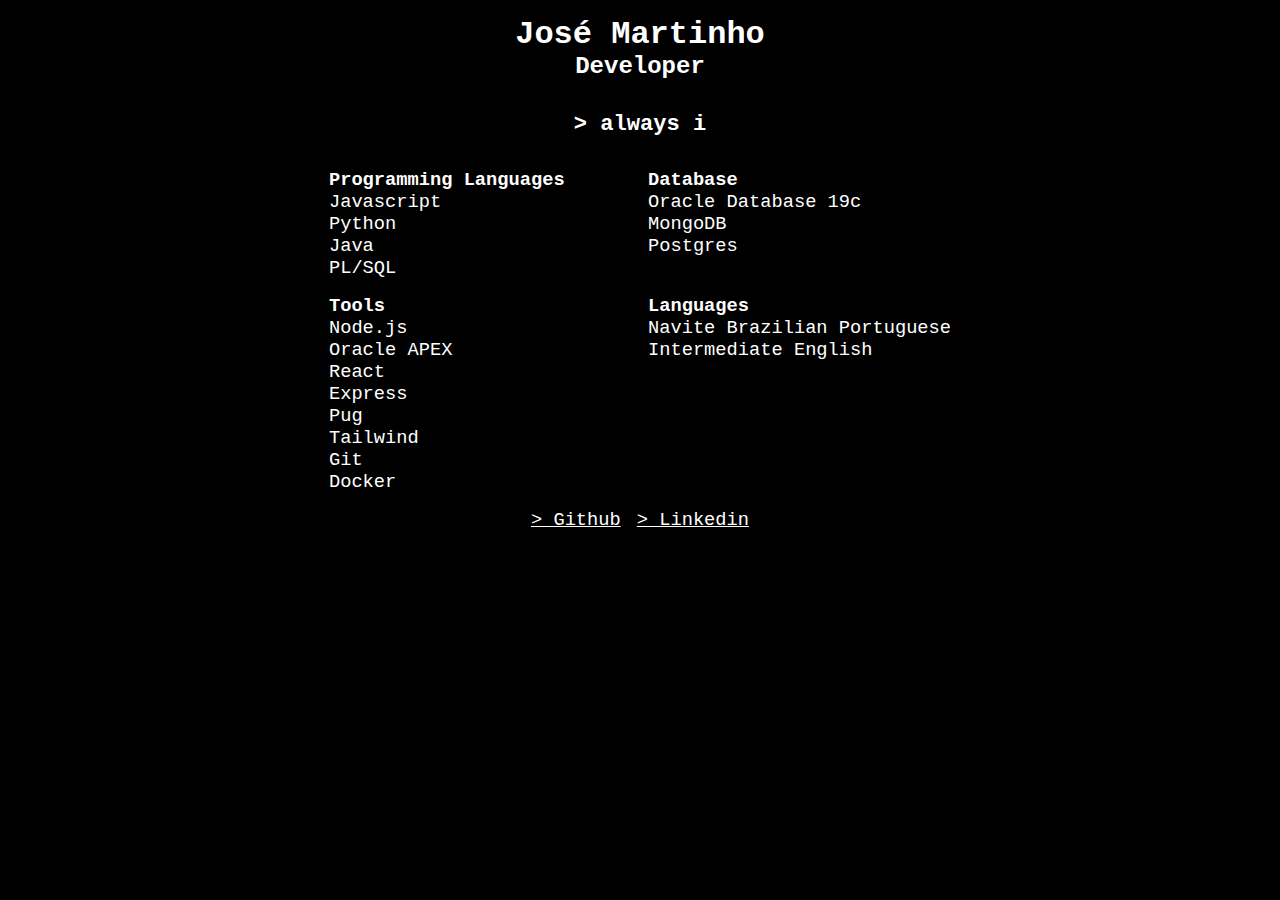
==== index.html @ 58beaa12 "base portifolio" ====
<!DOCTYPE html>
<html lang="en">

<head>
    <meta charset="UTF-8">
    <meta name="viewport" content="width=device-width, initial-scale=1.0">
    <meta name="author" content="José Augusto Gomes Martinho">
    <title>. . .</title>
    <link rel="stylesheet" href="style.css">
    <script defer src="main.js" type="module"></script>
</head>

<body>
    <header id="title">
        <h1>José Martinho</h1>
        <h2>Developer</h2>
        <section id="about-box">
            <p id="about"></p>
            <p id="about1"></p>
            <p id="about2"></p>
        </section>
    </header>
    <main>
        <section id="knowledge-box">
                <div id="knowledge">
                    <div>
                        <h3>Programming Languages</h3>
                        <ul>
                            <li>Javascript</li>
                            <li>Python</li>
                            <li>Java</li>
                            <li>PL/SQL</li>
                        </ul>
                    </div>
                    <div>
                        <h3>Database</h3>
                        <ul>
                            <li>Oracle Database 19c</li>
                            <li>MongoDB</li>
                            <li>Postgres</li>
                        </ul>
                    </div>
                    <div>
                        <h3>Tools</h3>
                        <ul>
                            <li>Node.js</li>
                            <li>Oracle APEX</li>
                            <li>React</li>
                            <li>Express</li>
                            <li>Pug</li>
                            <li>Tailwind</li>
                            <li>Git</li>
                            <li>Docker</li>
                        </ul>
                    </div>
                    <div>
                        <h3>Languages</h3>
                        <ul>
                            <li>Navite Brazilian Portuguese</li>
                            <li>Intermediate English</li>
                        </ul>
                    </div>
                </div>
        </section>
        <!-- <p id="true"></p> -->
    </main>
    <footer>
        <ul>
            <li><a href="http://github.com/itszover" target="_blank" rel="noopener noreferrer">> Github</a></li>
            <li><a href="https://www.linkedin.com/in/joseaugusto-gm/" target="_blank" rel="noopener noreferrer">> Linkedin</a></li>
        </ul>
    </footer>
</body>

</html>
---- style.css ----
* {
    padding: 0;
    margin: 0;
    box-sizing: border-box;
    color: white;
    font-family: 'Courier New', Courier, monospace;
    list-style: none;
}

html {
    background-color: black;
    height: 100vh;
}

#about-box {
    padding-top: 2rem;
    font-size: 1.18em;
}

p {
    font-size: 1.17em;
    font-weight: bold;
}

#knowledge-box {
    display: flex;
    align-items: center;
    justify-content: center;
}

#knowledge {
    display: grid; 
    grid-template-columns: 1fr 1fr;
    gap: 1rem;
    padding: 1rem;
}

#title {
    display: flex;
    align-items: center;
    flex-direction: column;
    padding: 1rem;
}

li {
    font-size: 1.17em;
}

footer {
    display: flex;
    justify-content: center;

    ul {
        display: inline-flex;
        gap: 1rem;
    }
}
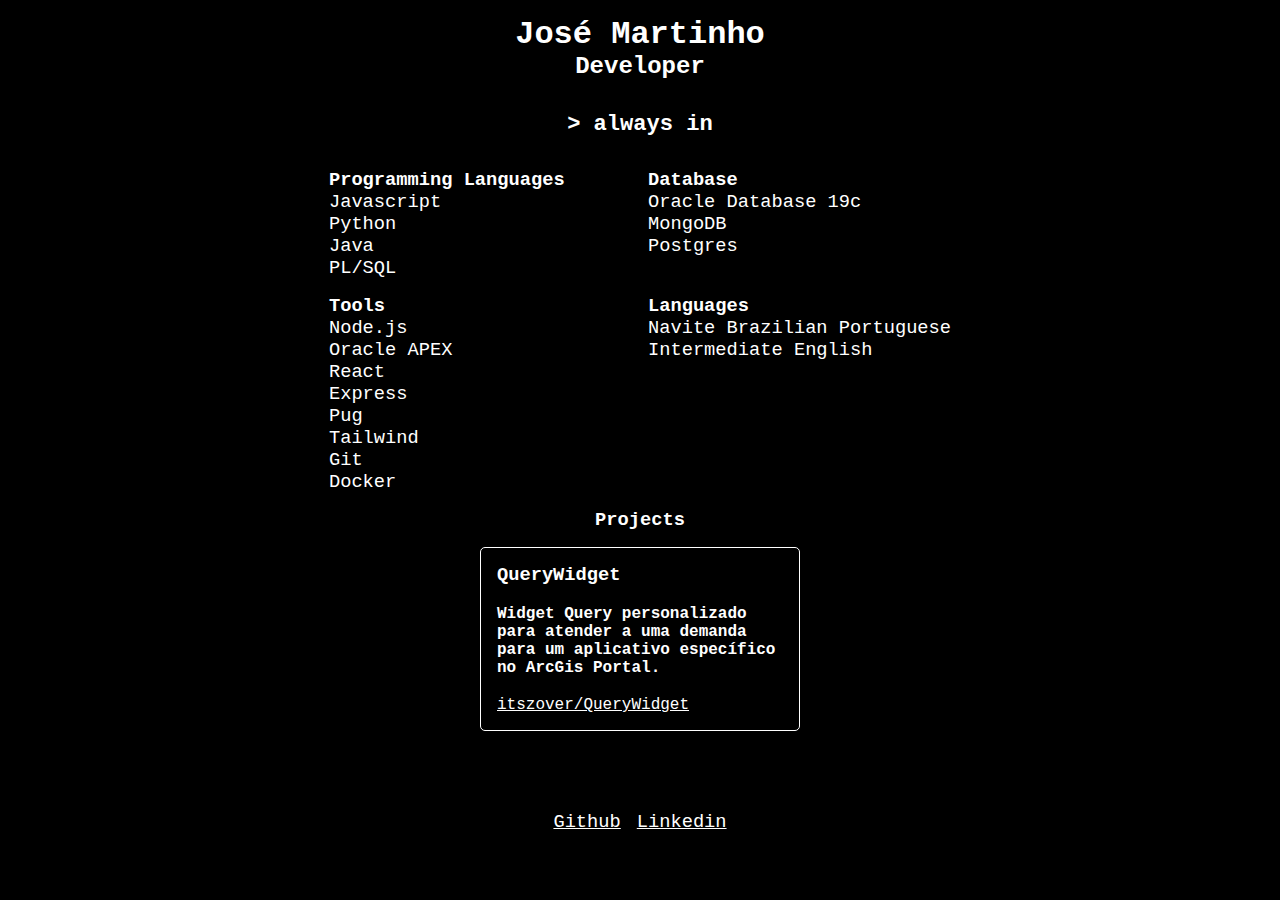
==== commit 2a18ca61: "+projects +quote" ====
--- a/index.html
+++ b/index.html
@@ -62,12 +62,22 @@
                     </div>
                 </div>
         </section>
-        <!-- <p id="true"></p> -->
+        <section id="projects">
+            <h3>Projects</h3>
+            <div id="project-box">
+                <div class="project">
+                    <h4>QueryWidget</h4>
+                    <p>Widget Query personalizado para atender a uma demanda para um aplicativo específico no ArcGis Portal.</p>
+                    <span><a href="https://github.com/itszover/QueryWidget" target="_blank" rel="noopener noreferrer">itszover/QueryWidget</a></span>
+                </div>
+            </div>
+        </section>
     </main>
     <footer>
+        <i id="cite"></i>
         <ul>
-            <li><a href="http://github.com/itszover" target="_blank" rel="noopener noreferrer">> Github</a></li>
-            <li><a href="https://www.linkedin.com/in/joseaugusto-gm/" target="_blank" rel="noopener noreferrer">> Linkedin</a></li>
+            <li><a href="http://github.com/itszover" target="_blank" rel="noopener noreferrer">Github</a></li>
+            <li><a href="https://www.linkedin.com/in/joseaugusto-gm/" target="_blank" rel="noopener noreferrer">Linkedin</a></li>
         </ul>
     </footer>
 </body>
--- a/style.css
+++ b/style.css
@@ -26,13 +26,13 @@
     display: flex;
     align-items: center;
     justify-content: center;
-}
 
-#knowledge {
-    display: grid; 
-    grid-template-columns: 1fr 1fr;
-    gap: 1rem;
-    padding: 1rem;
+    #knowledge {
+        display: grid; 
+        grid-template-columns: 1fr 1fr;
+        gap: 1rem;
+        padding: 1rem;
+    }
 }
 
 #title {
@@ -46,12 +46,49 @@
     font-size: 1.17em;
 }
 
+#projects {
+    h3 {
+        text-align: center;
+    }
+
+    #project-box {
+        display: flex;
+        justify-content: center;
+        gap: 1rem;
+        padding: 1rem;
+    }
+
+    .project {
+        width: 20rem;
+        padding: 1rem;
+        border: 1px solid white;
+        border-radius: 5px;
+
+        h4 {
+            font-size: 1.17em;
+        }
+
+        p {
+            font-size: 1em;
+            padding: 1.2rem 0;
+        }
+    }
+} 
+
 footer {
     display: flex;
     justify-content: center;
+    align-items: center;
+    flex-direction: column;
 
     ul {
         display: inline-flex;
         gap: 1rem;
     }
+
+    #cite {
+        color: gray;
+        padding: 2rem;
+        max-width: 30em;
+    }
 }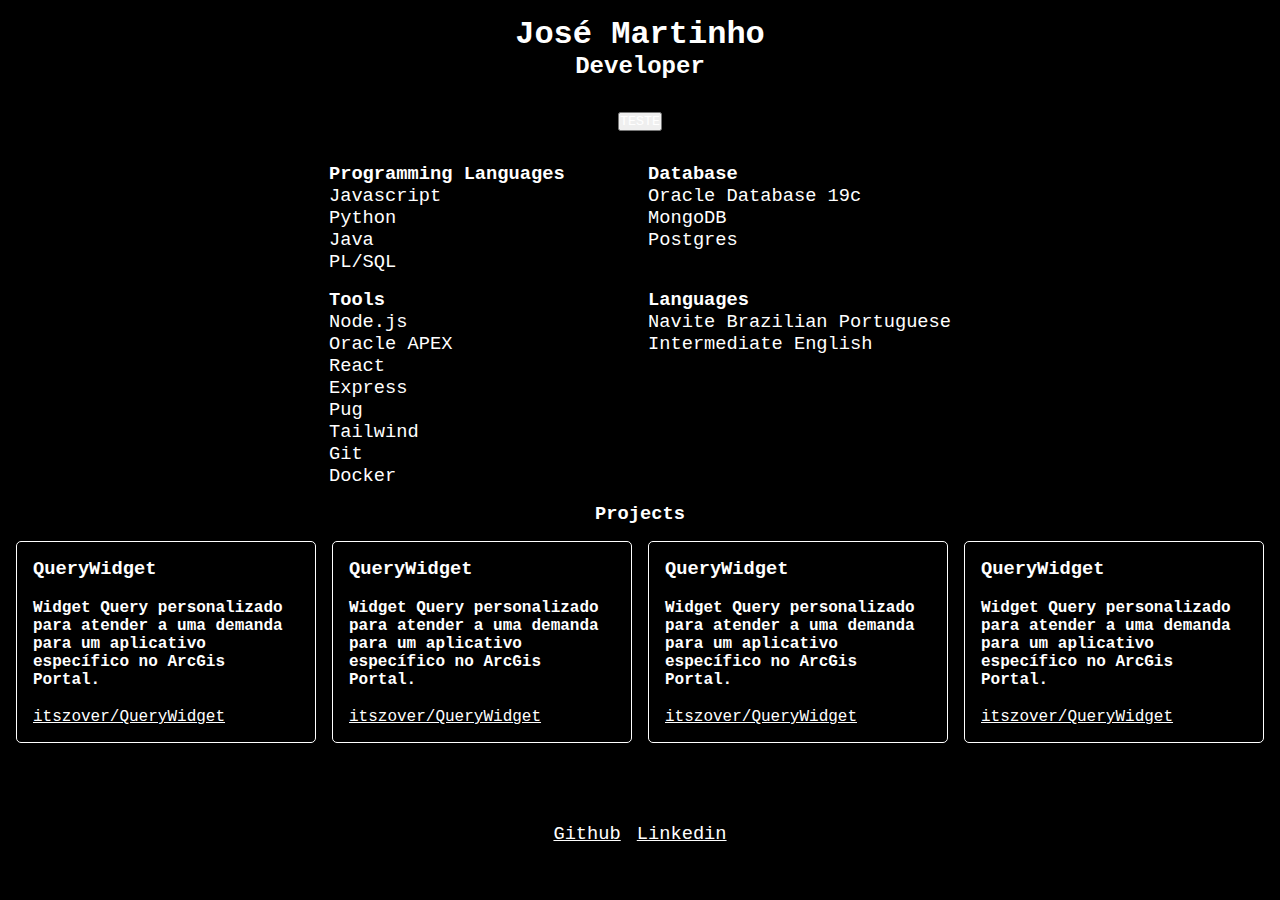
==== commit 9d88e041: "set theme by preference" ====
--- a/index.html
+++ b/index.html
@@ -7,7 +7,7 @@
     <meta name="author" content="José Augusto Gomes Martinho">
     <title>. . .</title>
     <link rel="stylesheet" href="style.css">
-    <script defer src="main.js" type="module"></script>
+    <script defer src="App.js" type="module"></script>
 </head>
 
 <body>
@@ -19,6 +19,7 @@
             <p id="about1"></p>
             <p id="about2"></p>
         </section>
+    <button id="theme-toggle">TESTE</button>
     </header>
     <main>
         <section id="knowledge-box">
@@ -70,6 +71,21 @@
                     <p>Widget Query personalizado para atender a uma demanda para um aplicativo específico no ArcGis Portal.</p>
                     <span><a href="https://github.com/itszover/QueryWidget" target="_blank" rel="noopener noreferrer">itszover/QueryWidget</a></span>
                 </div>
+                <div class="project">
+                    <h4>QueryWidget</h4>
+                    <p>Widget Query personalizado para atender a uma demanda para um aplicativo específico no ArcGis Portal.</p>
+                    <span><a href="https://github.com/itszover/QueryWidget" target="_blank" rel="noopener noreferrer">itszover/QueryWidget</a></span>
+                </div>
+                <div class="project">
+                    <h4>QueryWidget</h4>
+                    <p>Widget Query personalizado para atender a uma demanda para um aplicativo específico no ArcGis Portal.</p>
+                    <span><a href="https://github.com/itszover/QueryWidget" target="_blank" rel="noopener noreferrer">itszover/QueryWidget</a></span>
+                </div>
+                <div class="project">
+                    <h4>QueryWidget</h4>
+                    <p>Widget Query personalizado para atender a uma demanda para um aplicativo específico no ArcGis Portal.</p>
+                    <span><a href="https://github.com/itszover/QueryWidget" target="_blank" rel="noopener noreferrer">itszover/QueryWidget</a></span>
+                </div>
             </div>
         </section>
     </main>
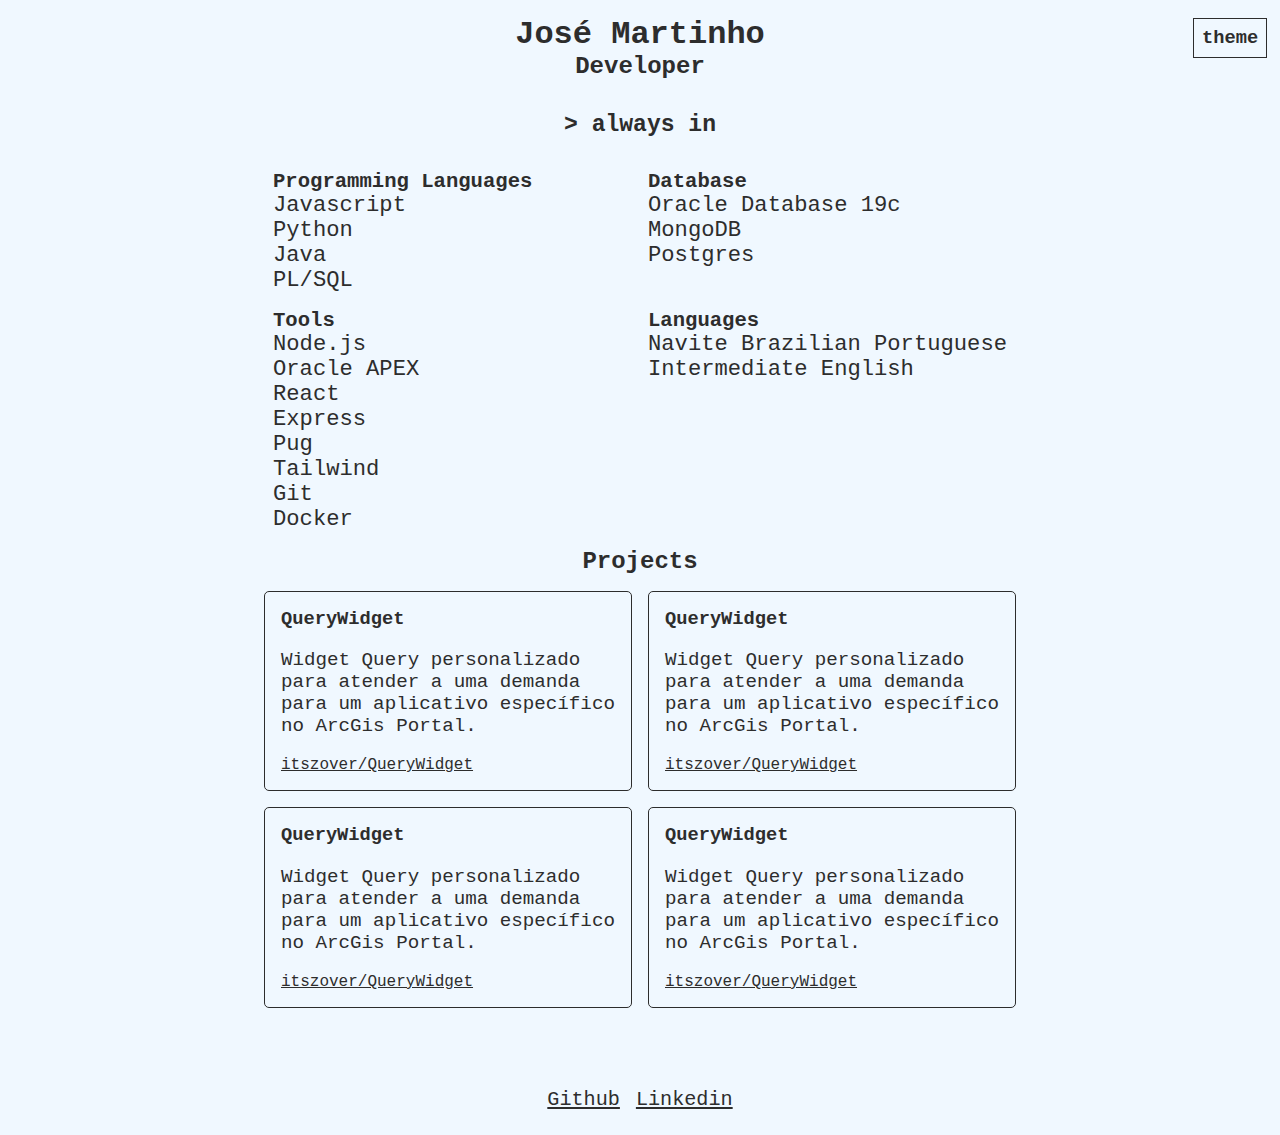
==== commit 0c7cc496: "change color and font sizes" ====
--- a/index.html
+++ b/index.html
@@ -19,7 +19,7 @@
             <p id="about1"></p>
             <p id="about2"></p>
         </section>
-    <button id="theme-toggle">TESTE</button>
+        <button type="button" id="theme-toggle">theme</button>
     </header>
     <main>
         <section id="knowledge-box">
--- a/style.css
+++ b/style.css
@@ -1,31 +1,76 @@
+:root {
+    --text-color: #2d2d2d;
+    --background-color: aliceblue;
+}
+
 * {
     padding: 0;
     margin: 0;
     box-sizing: border-box;
-    color: white;
     font-family: 'Courier New', Courier, monospace;
     list-style: none;
 }
 
-html {
-    background-color: black;
-    height: 100vh;
+body {
+    height: 100vh; 
+
+    background-color: var(--background-color);
+    color: var(--text-color);
+
+    
+    
+    &.dark-theme {
+        --text-color: aliceblue;
+        --background-color: #2d2d2d ;
+    }
 }
 
-#about-box {
-    padding-top: 2rem;
-    font-size: 1.18em;
+a {
+    color: var(--text-color);
 }
 
 p {
-    font-size: 1.17em;
+    font-size: 1.2em;
     font-weight: bold;
+}
+
+li {
+    font-size: 1.26em;
+}
+
+#title {
+    display: flex;
+    align-items: center;
+    flex-direction: column;
+    padding: 1rem;
+
+    #about-box {
+        padding-top: 2rem;
+        font-size: 1.20em;
+    }
+
+    #theme-toggle {
+        position: absolute;
+        top: 2%;
+        right: 1%;
+        padding: 0.5rem;
+
+        color: var(--text-color);
+        font-size: 1.17em;
+        font-weight: bold;
+
+        background-color: transparent;
+
+        border: 1px solid var(--text-color);
+    }
 }
 
 #knowledge-box {
     display: flex;
     align-items: center;
     justify-content: center;
+
+    font-size: 1.1rem;
 
     #knowledge {
         display: grid; 
@@ -35,33 +80,26 @@
     }
 }
 
-#title {
+#projects {
     display: flex;
     align-items: center;
     flex-direction: column;
-    padding: 1rem;
-}
 
-li {
-    font-size: 1.17em;
-}
-
-#projects {
     h3 {
-        text-align: center;
+        font-size: 1.5em;
     }
 
     #project-box {
-        display: flex;
-        justify-content: center;
+        display: grid;
+        grid-template-columns: 1fr 1fr;
         gap: 1rem;
         padding: 1rem;
     }
 
     .project {
-        width: 20rem;
+        width: 23rem;
         padding: 1rem;
-        border: 1px solid white;
+        border: 1px solid var(--text-color);
         border-radius: 5px;
 
         h4 {
@@ -69,8 +107,8 @@
         }
 
         p {
-            font-size: 1em;
             padding: 1.2rem 0;
+            font-weight: normal;
         }
     }
 } 
@@ -80,6 +118,7 @@
     justify-content: center;
     align-items: center;
     flex-direction: column;
+    padding-bottom: 1.5rem;
 
     ul {
         display: inline-flex;
@@ -91,4 +130,15 @@
         padding: 2rem;
         max-width: 30em;
     }
+}
+
+@media screen and (max-width: 780px) {
+    #projects #project-box {
+            grid-template-columns: 1fr;
+
+            .project {
+                width: 100%;
+            }
+    }
+    
 }